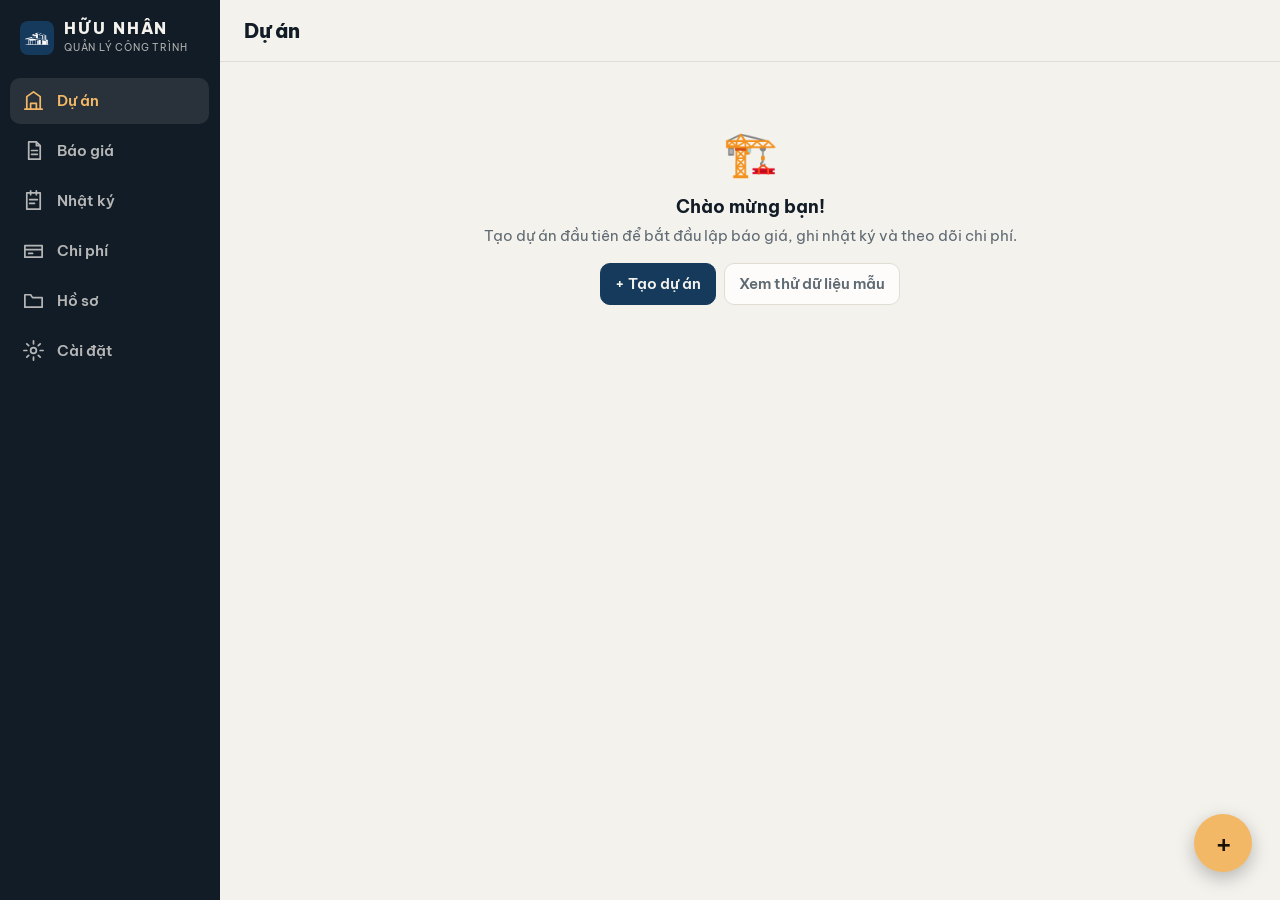
==== xaydung/index.html @ e0293591 "Construction progress, stage 1: per-floor schedule from the company template - 'Lập tiến độ' on each" ====
<!DOCTYPE html>
<html lang="vi">
<head>
<meta charset="UTF-8">
<meta name="viewport" content="width=device-width, initial-scale=1, viewport-fit=cover">
<title>Hữu Nhân – Quản lý công trình</title>
<meta name="description" content="Quản lý dự án xây dựng: báo giá, nhật ký thi công, chi phí">
<meta name="theme-color" content="#163a5c">
<meta name="apple-mobile-web-app-capable" content="yes">
<meta name="mobile-web-app-capable" content="yes">
<meta name="apple-mobile-web-app-status-bar-style" content="default">
<meta name="apple-mobile-web-app-title" content="Hữu Nhân">
<link rel="manifest" href="manifest.webmanifest">
<link rel="icon" href="icon.svg" type="image/svg+xml">
<link rel="apple-touch-icon" href="icon-180.png">
<link rel="stylesheet" href="https://fonts.googleapis.com/css2?family=Be+Vietnam+Pro:wght@400;500;600;700;800&display=swap">
<link rel="stylesheet" href="style.css">
</head>
<body>
<nav id="nav" aria-label="Điều hướng chính"></nav>
<div id="shell">
  <header id="top">
    <h1 id="title"></h1>
    <button id="syncChip" class="syncchip" data-act="tab" data-id="settings" hidden></button>
    <select id="pfilter" aria-label="Lọc theo dự án"></select>
  </header>
  <main id="main"></main>
</div>
<button id="fab" data-act="add" aria-label="Thêm mới">+</button>
<div id="overlay" hidden></div>
<div id="viewer" hidden data-act="closeViewer"><img alt="Ảnh nhật ký"></div>
<div id="toast" role="status" aria-live="polite"></div>
<div id="print"></div>
<script src="config.js"></script>
<script src="app.js"></script>
<script src="sync.js"></script>
<script src="docs.js"></script>
<script src="progress.js"></script>
</body>
</html>
---- xaydung/style.css ----
:root {
  /* Bảng màu thương hiệu Xây dựng Hữu Nhân */
  --ink: #121c26; --paper: #f4f2ed; --blueprint: #163a5c; --brick: #b4532f; --sun: #f2b866; --concrete: #8d9499;
  --bg: var(--paper); --card: #fdfcfa; --text: var(--ink); --muted: #5f6a73; --line: #e1ddd3;
  --accent: var(--blueprint); --accent-soft: #e1e9f1; --on-accent: var(--paper);
  --fab: var(--sun); --on-fab: #1a1206; --bar: var(--brick);
  --green: #2e6b4f; --green-soft: #e1efe7; --red: #b4532f; --red-soft: #f7e6de;
  --blue: #1e4f86; --blue-soft: #e1e9f1; --warm-soft: #fbedd3; --warm: #8a5a12; --gray-soft: #e9e6de;
  --radius: 14px; --nav-h: 60px;
  --sab: env(safe-area-inset-bottom, 0px); --sat: env(safe-area-inset-top, 0px);
}
@media (prefers-color-scheme: dark) {
  :root {
    --bg: var(--ink); --card: #1a2733; --text: var(--paper); --muted: #9aa5ad; --line: #2b3a48;
    --accent: var(--sun); --accent-soft: #2c3642; --on-accent: #1a1206;
    --green: #6fc49a; --green-soft: #173327; --red: #e58a66; --red-soft: #3b231a;
    --blue: #8db8e8; --blue-soft: #1b3047; --warm-soft: #3a2f1a; --warm: var(--sun); --gray-soft: #243240;
  }
}
* { box-sizing: border-box; }
html { -webkit-text-size-adjust: 100%; }
body {
  margin: 0; background: var(--bg); color: var(--text);
  font: 15px/1.45 "Be Vietnam Pro", -apple-system, BlinkMacSystemFont, "Segoe UI", Roboto, "Helvetica Neue", Arial, sans-serif;
  -webkit-tap-highlight-color: transparent;
}
button, input, select, textarea { font: inherit; color: inherit; }
button { cursor: pointer; }
h1, h2, h3, p { margin: 0; }

/* ---------- Layout ---------- */
#shell { padding-bottom: calc(var(--nav-h) + var(--sab) + 84px); }
#top {
  position: sticky; top: 0; z-index: 5; display: flex; align-items: center; gap: 10px;
  padding: calc(10px + var(--sat)) 16px 10px; background: var(--bg);
  border-bottom: 1px solid var(--line);
}
#title { font-size: 20px; font-weight: 800; letter-spacing: -.01em; flex: 1; white-space: nowrap; }
#pfilter { max-width: 55%; }
.syncchip { flex: none; display: inline-flex; align-items: center; gap: 5px; border: 1px solid var(--line); background: var(--card); color: var(--muted); border-radius: 99px; padding: 5px 10px; font-size: 12.5px; font-weight: 600; white-space: nowrap; }
.syncchip[hidden] { display: none; }
.syncchip.ok { color: var(--green); }
.syncchip.warn { color: var(--red); border-color: currentColor; }
@media (max-width: 520px) { .syncchip span { display: none; } .syncchip { padding: 5px 9px; } }
#main { padding: 14px 16px; max-width: 1100px; margin: 0 auto; }

#nav {
  position: fixed; left: 0; right: 0; bottom: 0; z-index: 10; display: flex;
  background: var(--card); border-top: 1px solid var(--line); padding-bottom: var(--sab);
}
#nav .brand { display: none; }
#nav button {
  flex: 1; height: var(--nav-h); border: 0; background: none; color: var(--muted);
  display: flex; flex-direction: column; align-items: center; justify-content: center; gap: 2px;
  font-size: 10.5px; font-weight: 600; padding: 0; white-space: nowrap;
}
#nav button svg { width: 23px; height: 23px; }
#nav button.on { color: var(--accent); }

#fab {
  position: fixed; right: 18px; bottom: calc(var(--nav-h) + var(--sab) + 16px); z-index: 9;
  width: 58px; height: 58px; border-radius: 50%; border: 0; background: var(--fab); color: var(--on-fab);
  font-size: 32px; line-height: 1; box-shadow: 0 6px 18px rgba(0,0,0,.25);
}

@media (min-width: 900px) {
  body { padding-left: 220px; }
  #nav {
    top: 0; right: auto; width: 220px; flex-direction: column; border-top: 0;
    border-right: 1px solid var(--line); padding: 16px 10px; gap: 4px;
  }
  #nav { background: var(--ink); border-right-color: var(--ink); }
  #nav button { color: rgba(244,242,237,.72); }
  #nav button.on { background: rgba(244,242,237,.1); color: var(--sun); }
  #nav .brand { display: flex; align-items: center; gap: 10px; color: var(--paper); padding: 4px 10px 18px; }
  #nav .brand b { display: block; font-weight: 800; font-size: 16px; letter-spacing: .12em; line-height: 1; }
  #nav .brand small { display: block; white-space: nowrap; font-size: 10px; letter-spacing: .08em; text-transform: uppercase; opacity: .7; margin-top: 5px; }
  #nav .brand img { width: 34px; height: 34px; border-radius: 8px; }
  #nav button { flex: none; flex-direction: row; justify-content: flex-start; gap: 12px; height: 46px; padding: 0 12px; border-radius: 10px; font-size: 14.5px; }
  #shell { padding-bottom: 100px; }
  #fab { bottom: 28px; right: 28px; }
  #top { padding: 16px 24px; }
  #main { padding: 20px 24px; }
}

/* ---------- Components ---------- */
.card { min-width: 0; background: var(--card); border: 1px solid var(--line); border-radius: var(--radius); padding: 14px; }
.list { display: grid; gap: 10px; grid-template-columns: minmax(0, 1fr); }
@media (min-width: 900px) { .list.cols { grid-template-columns: minmax(0, 1fr) minmax(0, 1fr); } }
.row { display: flex; align-items: center; gap: 10px; }
.row .grow { flex: 1; min-width: 0; }
.between { justify-content: space-between; }
.wrap { flex-wrap: wrap; row-gap: 2px; }
.muted { color: var(--muted); }
.small { font-size: 13px; }
.bold { font-weight: 700; }
.num { font-variant-numeric: tabular-nums; white-space: nowrap; }
.pos { color: var(--green); } .neg { color: var(--red); }
.clip { overflow: hidden; text-overflow: ellipsis; white-space: nowrap; }
.pre { white-space: pre-wrap; overflow-wrap: anywhere; }
.mt { margin-top: 10px; } .mb { margin-bottom: 12px; }
.tap { cursor: pointer; }
.tap:active { opacity: .7; }

.stats { display: grid; grid-template-columns: minmax(0, 1fr) minmax(0, 1fr); gap: 10px; margin-bottom: 14px; }
@media (min-width: 700px) { .stats { grid-template-columns: repeat(4, 1fr); } .stats.three { grid-template-columns: repeat(3, 1fr); } }
.stat { background: var(--card); border: 1px solid var(--line); border-radius: var(--radius); padding: 12px 14px; }
.stats.three { grid-template-columns: repeat(3, minmax(0, 1fr)); }
.stats.three .stat { padding: 10px; }
.stats.three .v { font-size: 16px; }
.stat .k { font-size: 12.5px; color: var(--muted); }
.stat .v { font-size: 19px; font-weight: 700; margin-top: 2px; }

.badge { display: inline-block; padding: 2px 9px; border-radius: 99px; font-size: 12px; font-weight: 600; background: var(--gray-soft); color: var(--muted); white-space: nowrap; }
.badge.green { background: var(--green-soft); color: var(--green); }
.badge.orange { background: var(--warm-soft); color: var(--warm); }
.badge.blue { background: var(--blue-soft); color: var(--blue); }
.badge.red { background: var(--red-soft); color: var(--red); }

.bar { height: 8px; border-radius: 99px; background: var(--gray-soft); overflow: hidden; }
.bar > i { display: block; height: 100%; border-radius: 99px; background: var(--bar); }
.bar > i.over { background: var(--red); }
.bar > i.ok { background: var(--green); }

.btn {
  border: 1px solid var(--line); background: var(--card); border-radius: 10px; padding: 9px 14px;
  font-weight: 600; min-height: 42px; display: inline-flex; align-items: center; justify-content: center; gap: 6px;
}
.btn.primary { background: var(--accent); border-color: var(--accent); color: var(--on-accent); }
.btn.danger { color: var(--red); }
.btn.sm { min-height: 34px; padding: 5px 11px; font-size: 13px; }
.btns { display: flex; flex-wrap: wrap; gap: 8px; }
.linkbtn { border: 0; background: none; color: var(--blue); font-weight: 600; padding: 6px 0; font-size: 13.5px; }

.chips { display: flex; gap: 8px; overflow-x: auto; margin-bottom: 12px; padding-bottom: 2px; }
.chip { border: 1px solid var(--line); background: var(--card); border-radius: 99px; padding: 6px 14px; font-size: 13.5px; font-weight: 600; white-space: nowrap; color: var(--muted); }
.chip.on { background: var(--accent); border-color: var(--accent); color: var(--on-accent); }

.empty { text-align: center; padding: 40px 16px; color: var(--muted); }
.empty .big { font-size: 44px; }
.empty h3 { color: var(--text); margin: 8px 0 6px; }
.empty .btns { justify-content: center; margin-top: 16px; }

input, select, textarea {
  width: 100%; border: 1px solid var(--line); background: var(--card); border-radius: 10px;
  padding: 10px 12px; min-height: 44px; font-size: 16px; outline: none;
}
textarea { min-height: 84px; resize: vertical; }
input:focus, select:focus, textarea:focus { border-color: var(--accent); }
label { display: block; font-size: 13px; font-weight: 600; color: var(--muted); margin-bottom: 4px; }
.fields { display: grid; grid-template-columns: minmax(0, 1fr) minmax(0, 1fr); gap: 12px; }
.fields .full { grid-column: 1 / -1; }
.right { text-align: right; }

.thumbs { display: flex; flex-wrap: wrap; gap: 8px; margin-top: 8px; }
.thumbs .ph { position: relative; }
.thumbs img { width: 72px; height: 72px; object-fit: cover; border-radius: 10px; background: var(--gray-soft); display: block; cursor: pointer; }
.thumbs .ph button { position: absolute; top: -6px; right: -6px; width: 24px; height: 24px; border-radius: 50%; border: 0; background: var(--red); color: #fff; line-height: 1; }

.frow { display: flex; align-items: center; gap: 10px; padding: 8px 10px; border: 1px solid var(--line); border-radius: 10px; margin-top: 6px; background: var(--card); min-height: 42px; }
.frow .grow { flex: 1; min-width: 0; }
.frow button { border: 0; background: none; color: var(--red); font-size: 20px; line-height: 1; padding: 0 4px; }
/* Ảnh phối cảnh trên thẻ dự án */
.pcard { overflow: hidden; }
.pcard .cover.add { display: flex; align-items: center; justify-content: center; aspect-ratio: 16 / 5; border: 0; border-bottom: 1px dashed var(--line); color: var(--muted); font-weight: 600; font-size: 14px; cursor: pointer; }
.pcard .cover.add:hover { color: var(--accent); }
.pcard .cover { display: block; width: calc(100% + 28px); max-width: none; margin: -14px -14px 12px; aspect-ratio: 16 / 10; object-fit: cover; object-position: center 40%; background: var(--gray-soft); cursor: zoom-in; }

/* Soạn hợp đồng */
.ctgrid { display: grid; gap: 16px; }
@media (min-width: 900px) { .ctgrid { grid-template-columns: 340px minmax(0, 1fr); align-items: start; } }
.paper { background: #fff; color: #111; border: 1px solid var(--line); border-radius: 8px; padding: 24px 28px; font: 15px/1.5 "Times New Roman", Times, serif; max-height: 75vh; overflow: auto; outline: none; }
.paper:focus { border-color: var(--accent); }
@media (max-width: 600px) { .paper { padding: 14px; font-size: 14px; } }
.ct h1 { font-size: 1.2em; text-align: center; margin: 10px 0 2px; }
.ct h2 { font-size: 1em; margin: 14px 0 4px; }
.ct p { margin: 4px 0; }
.ct ul, .ct ol { margin: 2px 0; padding-left: 22px; }
.ct table { border-collapse: collapse; width: 100%; margin: 6px 0; }
.ct th, .ct td { border: 1px solid #333; padding: 4px 6px; vertical-align: top; text-align: left; }
.ct th { background: #f0f0f0; }
.ct .c { text-align: center; } .ct .r { text-align: right; white-space: nowrap; }
.ct table.nb td { border: 0; }
.ct table.qt th, .ct table.qt td { padding: 3px 6px; font-size: .9em; line-height: 1.35; }
.ct table.qt th { font-size: .82em; }
.ct table.signs { margin-top: 24px; page-break-inside: avoid; }
/* Tiến độ */
.prog { margin-top: 10px; padding-top: 10px; border-top: 1px dashed var(--line); }
.pg-group { border: 1px solid var(--line); border-radius: 12px; margin-bottom: 10px; background: var(--card); overflow: hidden; }
.pg-gh { display: flex; align-items: center; gap: 8px; padding: 10px 12px; cursor: pointer; background: var(--gray-soft); }
.pg-group.gdone .pg-gh b { color: var(--green); }
.pg-arrow { width: 14px; color: var(--muted); }
.pg-t { display: flex; align-items: center; gap: 10px; padding: 9px 12px; border-top: 1px solid var(--line); }
.pg-t > .grow { flex: 1; }
.pg-nm { overflow-wrap: anywhere; }
.pg-t.done .pg-nm { color: var(--muted); }
.pg-ck { flex: none; width: 32px; height: 32px; border-radius: 50%; border: 2px solid var(--line); background: var(--card); color: #fff; font-weight: 800; font-size: 16px; line-height: 1; padding: 0; }
.pg-t.done .pg-ck { background: var(--green); border-color: var(--green); }
.pg-t.late .pg-ck { border-color: var(--red); }
.pg-t.doing .pg-ck { border-color: var(--accent); }
.pg-t .badge { flex: none; }
.pg-gf { border-top: 1px solid var(--line); padding: 4px 12px; text-align: right; }
.catrow { display: grid; grid-template-columns: 110px 1fr auto; gap: 10px; align-items: center; font-size: 13.5px; padding: 4px 0; }

/* ---------- Sheet (form) ---------- */
#overlay { position: fixed; inset: 0; z-index: 20; background: rgba(0,0,0,.45); display: flex; align-items: flex-end; justify-content: center; }
#overlay[hidden], #viewer[hidden] { display: none; }
.sheet {
  background: var(--bg); width: 100%; max-width: 640px; max-height: 94vh; max-height: 94dvh;
  border-radius: 18px 18px 0 0; display: flex; flex-direction: column; overflow: hidden;
}
.sheet.wide { max-width: 900px; height: 94vh; height: 94dvh; }
.sheet > header { display: flex; align-items: center; gap: 8px; padding: 12px 14px; border-bottom: 1px solid var(--line); background: var(--card); }
.sheet > header h2 { flex: 1; font-size: 17px; }
.sheet .body { padding: 14px; overflow-y: auto; flex: 1; -webkit-overflow-scrolling: touch; }
.sheet > footer { padding: 10px 14px calc(10px + var(--sab)); border-top: 1px solid var(--line); background: var(--card); display: flex; gap: 8px; }
.sheet > footer .btn.primary { flex: 1; }
@media (min-width: 700px) { #overlay { align-items: center; } .sheet { border-radius: 18px; } }

/* ---------- Quote editor ---------- */
.qi { background: var(--card); border: 1px solid var(--line); border-radius: 12px; padding: 10px; margin-bottom: 8px; display: grid; gap: 8px; grid-template-columns: 1fr 1fr 1.4fr 34px; align-items: center; }
.qi .nm { grid-column: 1 / 4; }
.qi .del { grid-column: 4; grid-row: 1; border: 0; background: none; color: var(--red); font-size: 22px; height: 44px; }
.qi .tt { grid-column: 1 / -1; text-align: right; font-weight: 700; font-size: 13.5px; }
.qi input { padding: 8px 10px; }
.qi.flash { animation: qflash 1.6s ease-out; }
@keyframes qflash { 0%, 30% { box-shadow: 0 0 0 2px var(--accent); background: var(--accent-soft); } 100% { box-shadow: none; } }
.qi input[readonly] { background: var(--gray-soft); color: var(--muted); }
/* Có diện tích × hệ số */
.qi.k { grid-template-columns: repeat(3, 1fr) 34px; }
.qi.k .nm { grid-column: 1 / 4; }
.qi.k .un { grid-column: 1; } .qi.k .ar { grid-column: 2; } .qi.k .cf { grid-column: 3; }
.qi.k .ql { grid-column: 1; } .qi.k .pr { grid-column: 2 / 4; }
/* Dòng nhóm */
.qi.h { grid-template-columns: 1fr auto 34px; background: var(--accent-soft); }
.qi.h .nm { grid-column: 1; font-weight: 700; }
.qi.h .tt { grid-column: 2; grid-row: 1; }
.qi.h .del { grid-column: 3; grid-row: 1; }
.kvrow, .payrow { display: grid; gap: 8px; margin-bottom: 8px; align-items: center; }
.kvrow { grid-template-columns: minmax(0, 1fr) minmax(0, 2fr) 34px; }
.payrow { grid-template-columns: 72px 14px minmax(0, 1fr) 34px; }
.kvrow input, .payrow input { padding: 8px 10px; }
.del { border: 0; background: none; color: var(--red); font-size: 22px; height: 44px; padding: 0; }
label.chk { display: inline-flex; align-items: center; gap: 6px; margin: 0; font-size: 13.5px; color: var(--text); }
label.chk input { width: 18px; min-height: 18px; height: 18px; margin: 0; }
@media (min-width: 700px) {
  .qi { grid-template-columns: 3fr 80px 90px 140px 130px 34px; }
  .qi .nm { grid-column: auto; } .qi .del { grid-column: auto; grid-row: auto; } .qi .tt { grid-column: 5; grid-row: 1; }
  .qi.k { grid-template-columns: 3fr 64px 84px 72px 92px 120px 130px 34px; }
  .qi.k .nm, .qi.k .un, .qi.k .ar, .qi.k .cf, .qi.k .ql, .qi.k .pr { grid-column: auto; }
  .qi.k .tt { grid-column: 7; grid-row: 1; } .qi.k .del { grid-column: 8; grid-row: 1; }
}
.totals { margin-top: 12px; }
.totals .row { padding: 5px 0; }
.totals .grand { font-size: 18px; font-weight: 800; border-top: 1px solid var(--line); margin-top: 6px; padding-top: 10px; }
.totals input { width: 76px; min-height: 36px; padding: 4px 8px; text-align: right; }

#viewer { position: fixed; inset: 0; z-index: 40; background: rgba(0,0,0,.92); display: flex; align-items: center; justify-content: center; }
#viewer img { max-width: 100%; max-height: 100%; }
#toast { position: fixed; left: 50%; bottom: calc(var(--nav-h) + var(--sab) + 90px); transform: translateX(-50%); z-index: 50; background: #222; color: #fff; padding: 10px 18px; border-radius: 99px; font-size: 14px; opacity: 0; pointer-events: none; transition: opacity .2s; max-width: 90vw; text-align: center; }
#toast.show { opacity: 1; }

/* ---------- Print ---------- */
#print { display: none; }
@media print {
  body { padding: 0; background: #fff; color: #000; }
  body > *:not(#print) { display: none !important; }
  #print { display: block; font: 12.5px/1.45 "Times New Roman", serif; color: #000; }
  #print h1 { font-size: 20px; text-align: center; margin: 14px 0 4px; }
  #print table { width: 100%; border-collapse: collapse; margin-top: 10px; }
  #print th, #print td { border: 1px solid #444; padding: 5px 7px; vertical-align: top; }
  #print th { background: #eee; }
  #print .r { text-align: right; white-space: nowrap; } #print .c { text-align: center; }
  #print .sign { display: flex; justify-content: space-around; margin-top: 30px; text-align: center; page-break-inside: avoid; }
  #print .sign div { min-height: 90px; }
  #print .entry { border-bottom: 1px solid #999; padding: 8px 0; page-break-inside: avoid; }
  #print .pimgs img { width: 150px; height: 110px; object-fit: cover; margin: 4px 4px 0 0; }
  #print .pre { white-space: pre-wrap; }
  /* Hợp đồng */
  #print .ct { font: 13pt/1.45 "Times New Roman", Times, serif; }
  #print .ct h1 { font-size: 15pt; margin: 10px 0 2px; }
  #print .ct table { margin-top: 6px; }
  #print .ct th, #print .ct td { border: 1px solid #000; }
  #print .ct table.nb td { border: 0; }
  #print .ct h2 { page-break-after: avoid; }
  /* Báo giá / khái toán theo mẫu Hữu Nhân */
  #print .hn, #print .hn * { -webkit-print-color-adjust: exact; print-color-adjust: exact; }
  #print .hn { font: 13px/1.45 "Be Vietnam Pro", Arial, sans-serif; background: #f6f2e9; border: 1px solid #e4dccb; border-radius: 16px; padding: 22px 30px; color: #262a30; }
  #print .hn .logo { text-align: center; color: #2f3237; }
  #print .hn .logo img { width: 150px; height: auto; display: inline-block; }
  #print .hn .logo .nm { font: 600 16px/1.1 "Times New Roman", serif; letter-spacing: .08em; }
  #print .hn .logo .tg { font-size: 7px; letter-spacing: .22em; }
  #print .hn h1 { font-size: 30px; font-weight: 800; text-align: center; margin: 8px 0 2px; letter-spacing: -.01em; line-height: 1.15; }
  #print .hn .sub { text-align: center; font-size: 14px; color: #4a4f57; }
  #print .hn .sub.no { font-size: 12px; }
  #print .hn h2 { display: flex; align-items: center; gap: 10px; font-size: 16px; font-weight: 800; margin: 18px 0 8px; page-break-after: avoid; }
  #print .hn h2 i { font-style: normal; flex: none; width: 26px; height: 26px; border-radius: 50%; background: #7c9767; color: #fff; display: inline-flex; align-items: center; justify-content: center; font-size: 13px; }
  #print .hn .box { background: #fff; border: 1px solid #ebe5d8; border-radius: 12px; padding: 10px 16px; page-break-inside: avoid; }
  #print .hn table { border-collapse: separate; border-spacing: 0; margin: 0; }
  #print .hn th, #print .hn td { border: 0; background: none; }
  #print .hn table.kv td { padding: 3px 0; font-size: 13px; vertical-align: top; }
  #print .hn table.kv td:first-child { color: #6e8a58; font-weight: 700; width: 150px; padding-right: 12px; }
  #print .hn table.t { width: 100%; background: #fff; border: 1px solid #ebe5d8; border-radius: 12px; overflow: hidden; }
  #print .hn table.t th { background: #383b43; color: #fff; font-weight: 600; font-size: 11.5px; padding: 8px 7px; text-align: left; }
  #print .hn table.t td { font-size: 12.5px; padding: 6px 7px; border-top: 1px solid #efebe2; }
  #print .hn table.t .r, #print .hn table.sum .r { text-align: right; white-space: nowrap; }
  #print .hn table.t .c { text-align: center; }
  #print .hn table.t tr.g td { background: #eef0e9; font-weight: 800; }
  #print .hn table.t tr { page-break-inside: avoid; }
  #print .hn table.sum { margin: 8px 0 0 auto; width: 340px; }
  #print .hn table.sum td { padding: 2px 4px; font-size: 13px; }
  #print .hn .band { display: flex; justify-content: space-between; align-items: center; gap: 16px; background: #7c9767; color: #fff; border-radius: 12px; padding: 14px 22px; margin-top: 12px; page-break-inside: avoid; }
  #print .hn .band .l { font-size: 15px; font-weight: 700; } #print .hn .band .l.small { font-size: 12.5px; font-weight: 500; }
  #print .hn .band .v { font-size: 30px; font-weight: 800; white-space: nowrap; }
  #print .hn .words { font-size: 12px; font-style: italic; color: #555; margin-top: 6px; }
  #print .hn .cap { text-align: center; font-size: 12.5px; margin-top: 6px; }
  #print .hn .pay { display: grid; grid-template-columns: repeat(auto-fit, minmax(150px, 1fr)); gap: 10px; page-break-inside: avoid; }
  #print .hn .pay > div { background: #fff; border: 1px solid #ebe5d8; border-radius: 12px; padding: 10px 12px; }
  #print .hn .pay .pct { color: #7c9767; font-size: 26px; font-weight: 800; line-height: 1.1; }
  #print .hn .pay .lb { font-weight: 700; font-size: 13px; }
  #print .hn .pay .am { font-size: 18px; font-weight: 800; margin: 4px 0; }
  #print .hn .pay .nt { font-size: 11.5px; color: #555; }
  #print .hn .pay .dy { display: inline-block; background: #eef0e9; border-radius: 99px; padding: 2px 10px; font-size: 11px; margin-top: 6px; font-weight: 600; }
  #print .hn .two { display: grid; grid-template-columns: 1.2fr 1fr; gap: 10px; margin-top: 12px; page-break-inside: avoid; }
  #print .hn .offer { border: 2px solid #7c9767; }
  #print .hn .offer .r2 { display: flex; justify-content: space-between; gap: 10px; margin-top: 6px; }
  #print .hn .offer .r2 b { color: #5f7a4c; white-space: nowrap; }
  #print .hn ul { margin: 4px 0 0; padding-left: 18px; font-size: 12.5px; }
  #print .hn .foot { display: flex; justify-content: space-between; align-items: flex-end; gap: 16px; margin-top: 18px; padding-top: 12px; border-top: 1px solid #ddd5c3; page-break-inside: avoid; }
  #print .hn .foot small { display: block; font-size: 12px; color: #555; }
  #print .hn .foot .ph { font-size: 28px; font-weight: 800; line-height: 1.1; }
  #print .hn .foot .ad { text-align: right; font-weight: 700; font-size: 13px; }
  #print .hn .foot .ad span { font-weight: 500; }
  @page { margin: 14mm; }
}
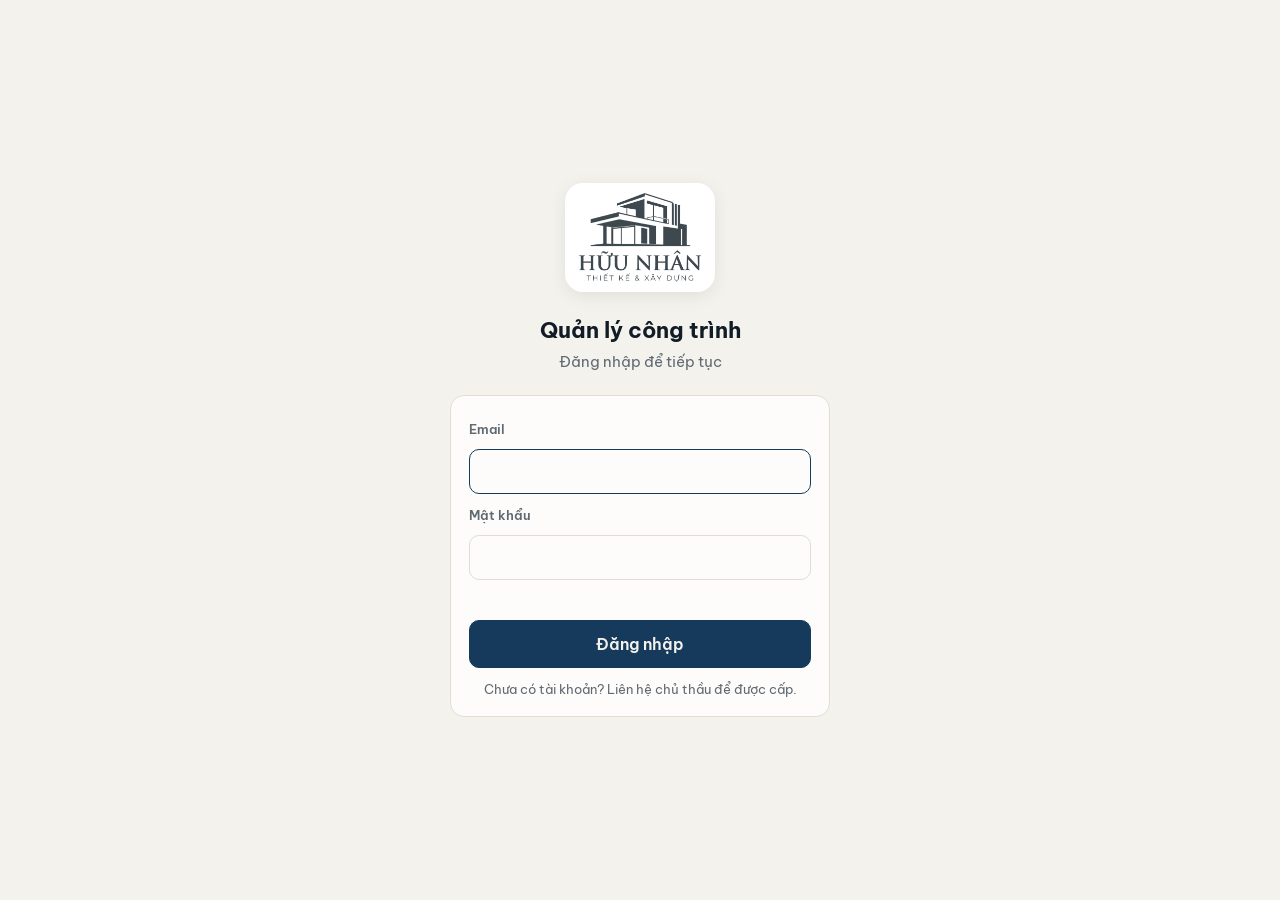
==== commit 142bd74d: "Màn hình đăng nhập khi mở app; vai trò Giám sát và Cai thợ - Mở app phải đăng nhập (nhớ phiên; mất m" ====
--- a/xaydung/index.html
+++ b/xaydung/index.html
@@ -31,10 +31,28 @@
 <div id="viewer" hidden data-act="closeViewer"><img alt="Ảnh nhật ký"></div>
 <div id="toast" role="status" aria-live="polite"></div>
 <div id="print"></div>
+<div id="gate" hidden>
+  <div class="g-box">
+    <img src="logo.png" alt="Hữu Nhân – Thiết kế &amp; Xây dựng" class="g-logo">
+    <h1>Quản lý công trình</h1>
+    <p class="g-sub">Đăng nhập để tiếp tục</p>
+    <div class="g-load"><span class="g-spin"></span> Đang mở…</div>
+    <form id="gForm" hidden>
+      <label for="gEmail">Email</label><input id="gEmail" type="email" autocomplete="username" autocapitalize="off" autocorrect="off" spellcheck="false" required>
+      <label for="gPass">Mật khẩu</label><input id="gPass" type="password" autocomplete="current-password" required>
+      <p id="gErr" class="g-err" role="alert"></p>
+      <button class="btn primary" type="submit">Đăng nhập</button>
+      <p class="g-hint">Chưa có tài khoản? Liên hệ chủ thầu để được cấp.</p>
+    </form>
+  </div>
+</div>
 <script src="config.js"></script>
 <script src="app.js"></script>
 <script src="sync.js"></script>
 <script src="docs.js"></script>
+<script src="accept.js"></script>
+<script src="share.js"></script>
 <script src="progress.js"></script>
+<script src="crew.js"></script>
 </body>
 </html>
--- a/xaydung/style.css
+++ b/xaydung/style.css
@@ -184,6 +184,49 @@
 .ct table.qt th, .ct table.qt td { padding: 3px 6px; font-size: .9em; line-height: 1.35; }
 .ct table.qt th { font-size: .82em; }
 .ct table.signs { margin-top: 24px; page-break-inside: avoid; }
+/* Màu trạng thái tiến độ (đã kiểm phân biệt được với người mù màu, sáng và tối) */
+:root { --st-done: #2f855a; --st-doing: #c98a12; --st-late: #c0392b; }
+@media (prefers-color-scheme: dark) { :root { --st-done: #2f9a68; --st-doing: #c98a16; --st-late: #e8546a; } }
+.warn { color: var(--warm); font-weight: 600; }
+.due-card { border-color: var(--st-doing); }
+.pay-card .pay-row { display: flex; align-items: center; gap: 10px; padding: 8px 0; border-top: 1px solid var(--line); }
+.pay-card .pay-row:first-of-type { margin-top: 8px; }
+.pay-card .pay-row.paid { opacity: .7; }
+.pay-card .pay-row.due { background: var(--warm-soft); margin: 0 -14px; padding: 8px 14px; }
+.pay-card details summary { cursor: pointer; color: var(--blue); font-weight: 600; padding: 4px 0; }
+.kvrow.plink { grid-template-columns: minmax(0, 1fr) minmax(0, 1.6fr); }
+.kvrow.plink select { min-height: 38px; padding: 6px 8px; font-size: 14px; }
+.sheet.xwide { max-width: min(1240px, 96vw); }
+/* Biểu đồ thời gian */
+.gt-legend { display: flex; flex-wrap: wrap; gap: 6px 14px; margin: 0 0 8px; color: var(--muted); }
+.gt-legend .sw { display: inline-block; width: 18px; height: 6px; border-radius: 3px; margin-right: 5px; vertical-align: middle; }
+.gt-legend .sw.plan { height: 12px; background: var(--gray-soft); border: 1px solid var(--line); border-radius: 4px; }
+.sw.done, .gt-act.done { background: var(--st-done); }
+.sw.doing, .gt-act.doing { background: var(--st-doing); }
+.sw.late, .gt-act.late { background: var(--st-late); }
+.gt-legend .sw.today { width: 0; height: 12px; border-left: 2px dashed var(--accent); border-radius: 0; }
+.gantt { overflow-x: auto; border: 1px solid var(--line); border-radius: 12px; background: var(--card); -webkit-overflow-scrolling: touch; }
+.gt-in { position: relative; width: max-content; min-width: 100%; }
+.gt-row { display: flex; height: 30px; border-top: 1px solid var(--line); cursor: pointer; }
+.gt-row:hover .gt-name { color: var(--accent); }
+.gt-row.gt-head { height: 26px; border-top: 0; cursor: default; }
+.gt-row.g { background: var(--gray-soft); cursor: default; }
+.gt-name { position: sticky; left: 0; z-index: 2; flex: none; background: var(--card); padding: 0 10px; display: flex; align-items: center; font-size: 12.5px; overflow: hidden; white-space: nowrap; text-overflow: ellipsis; border-right: 1px solid var(--line); }
+.gt-name { display: block; line-height: 30px; }
+.gt-row.g .gt-name { background: var(--gray-soft); font-weight: 700; }
+.gt-row.gt-head .gt-name { line-height: 26px; }
+.gt-track { position: relative; flex: none; overflow: hidden; background-image: repeating-linear-gradient(90deg, var(--line) 0 1px, transparent 1px var(--wk)); background-position: var(--off) 0; }
+.gt-head .gt-track span { position: absolute; top: 5px; padding-left: 3px; font-size: 11px; color: var(--muted); white-space: nowrap; }
+.gt-plan { position: absolute; top: 8px; height: 14px; border-radius: 4px; background: var(--gray-soft); border: 1px solid var(--line); box-sizing: border-box; }
+.gt-row.g .gt-plan { top: 12px; height: 6px; border: 0; background: var(--muted); opacity: .45; }
+.gt-act { position: absolute; top: 12px; height: 6px; border-radius: 3px; box-shadow: 0 0 0 2px var(--card); }
+.gt-g { position: absolute; top: 6px; font-size: 12px; line-height: 18px; }
+.gt-g.done { color: var(--st-done); } .gt-g.late { color: var(--st-late); }
+.gt-pay { position: absolute; top: 6px; font-size: 12px; line-height: 18px; }
+.gt-today { position: absolute; top: 0; bottom: 0; width: 0; border-left: 2px dashed var(--accent); z-index: 1; pointer-events: none; }
+.gt-today span { position: absolute; top: 4px; left: 4px; font-size: 10.5px; color: var(--accent); font-weight: 700; white-space: nowrap; background: var(--card); padding: 0 3px; border-radius: 4px; }
+.gt-tip { position: fixed; z-index: 60; background: #1d232b; color: #fff; font-size: 12.5px; line-height: 1.45; padding: 8px 10px; border-radius: 8px; white-space: pre-line; pointer-events: none; max-width: 300px; box-shadow: 0 6px 18px rgba(0,0,0,.25); }
+.gt-tip[hidden] { display: none; }
 /* Tiến độ */
 .prog { margin-top: 10px; padding-top: 10px; border-top: 1px dashed var(--line); }
 .pg-group { border: 1px solid var(--line); border-radius: 12px; margin-bottom: 10px; background: var(--card); overflow: hidden; }
@@ -333,3 +376,96 @@
   #print .hn .foot .ad span { font-weight: 500; }
   @page { margin: 14mm; }
 }
+
+/* Tiến độ đợt 3: thẻ Tiến độ / Nghiệm thu / Phát sinh, bảng kiểm nghiệm thu, phiếu phát sinh */
+.pg-tabs { display: flex; gap: 2px; border-bottom: 1px solid var(--line); margin: -4px 0 14px; overflow-x: auto; }
+.pg-tabs button { border: 0; background: none; padding: 9px 12px 8px; font-weight: 600; font-size: 14px; color: var(--muted); border-bottom: 2.5px solid transparent; white-space: nowrap; display: flex; align-items: center; gap: 6px; }
+.pg-tabs button.on { color: var(--text); border-bottom-color: var(--accent); }
+.pg-tabs .badge { padding: 0 7px; }
+.v.warn { color: var(--warm); }
+.pg-t.tap { cursor: pointer; border: 1px solid var(--line); border-radius: 10px; margin-bottom: 8px; background: var(--card); }
+.pg-t.acc-wait, .pg-t.acc-fail { border-left: 4px solid var(--warm); }
+.pg-t.acc-fail { border-left-color: var(--red); }
+.pg-t.acc-pass .pg-nm { color: var(--muted); }
+.pg-t .r { text-align: right; flex: none; }
+.ac-row { display: flex; gap: 10px; align-items: flex-start; padding: 10px 0; border-top: 1px solid var(--line); }
+.ac-note { margin-top: 6px; padding: 6px 9px; font-size: 13.5px; min-height: 34px; }
+.seg { display: flex; flex: none; border: 1px solid var(--line); border-radius: 10px; overflow: hidden; }
+.seg button { border: 0; background: var(--card); padding: 8px 10px; font-weight: 600; font-size: 13.5px; color: var(--muted); min-height: 40px; }
+.seg button + button { border-left: 1px solid var(--line); }
+.seg button.on.ok { background: var(--green-soft); color: var(--green); }
+.seg button.on.no { background: var(--red-soft); color: var(--red); }
+.ch-it { display: grid; grid-template-columns: minmax(0, 3fr) minmax(0, .8fr) minmax(0, .9fr) minmax(0, 1.4fr) minmax(0, 1.3fr) 30px; gap: 6px; align-items: center; margin-bottom: 6px; }
+.ch-it input { padding: 8px 9px; min-width: 0; }
+.ch-it [data-line] { font-size: 13.5px; }
+@media (max-width: 640px) {
+  .ch-it { grid-template-columns: minmax(0, 1fr) minmax(0, 1fr) minmax(0, 1.6fr) 30px; padding-bottom: 6px; border-bottom: 1px dashed var(--line); }
+  .ch-it [data-k=name] { grid-column: 1 / -1; }
+  .ch-it [data-line] { display: none; }
+}
+.ct .pimgs img, #print .ct .pimgs img { width: 31%; height: 150px; object-fit: cover; margin: 4px 1% 0 0; }
+.ac-row > .grow { flex: 1; }
+.fields[hidden] { display: none; }
+
+/* Tiến độ đợt 4: báo cáo tuần (xem trên màn hình và in) */
+.wr-paper { font: 14px/1.5 "Be Vietnam Pro", Arial, sans-serif; max-height: none; padding: 20px 24px; }
+.wr { color: #262a30; }
+.wr .logo { text-align: center; } .wr .logo img { width: 120px; height: auto; display: inline-block; }
+.wr h1 { font-size: 24px; font-weight: 800; text-align: center; margin: 6px 0 2px; }
+.wr .sub { text-align: center; color: #4a4f57; } .wr .sub.no { font-weight: 600; color: #163a5c; }
+.wr h2 { display: flex; align-items: center; gap: 8px; font-size: 14.5px; font-weight: 800; margin: 16px 0 6px; color: #163a5c; page-break-after: avoid; }
+.wr h2 i { font-style: normal; width: 22px; height: 22px; border-radius: 50%; background: #163a5c; color: #fff; font-size: 12px; display: inline-flex; align-items: center; justify-content: center; flex: none; }
+.wr ul { margin: 0; padding-left: 20px; } .wr li { margin: 2px 0; }
+.wr .mu { color: #6b7178; } .wr .bad { color: #c0392b; font-weight: 700; } .wr .good { color: #2f855a; }
+.wr-stats { display: grid; grid-template-columns: repeat(3, minmax(0, 1fr)); gap: 8px; margin-top: 14px; }
+.wr-stats > div { border: 1px solid #e4dccb; background: #f6f2e9; border-radius: 10px; padding: 8px 10px; }
+.wr-stats small { display: block; color: #6b7178; font-size: 11.5px; } .wr-stats b { display: block; font-size: 18px; } .wr-stats span { font-size: 11.5px; color: #6b7178; }
+.wr-bar { height: 10px; border-radius: 99px; background: #e9e4d8; overflow: hidden; margin-top: 8px; } .wr-bar i { display: block; height: 100%; background: #2f855a; border-radius: 99px; }
+.wr table.t { width: 100%; border-collapse: collapse; font-size: 13px; } .wr table.t th, .wr table.t td { border: 1px solid #ddd5c4; padding: 5px 7px; text-align: left; vertical-align: top; }
+.wr table.t th { background: #f0ebdf; } .wr .nw { white-space: nowrap; } .wr .pre { white-space: pre-wrap; }
+.wr-ph { display: grid; grid-template-columns: repeat(3, minmax(0, 1fr)); gap: 6px; } .wr-ph img { width: 100%; aspect-ratio: 4 / 3; object-fit: cover; border-radius: 6px; display: block; }
+.wr .foot { display: flex; justify-content: space-between; gap: 12px; margin-top: 18px; padding-top: 10px; border-top: 1px solid #e4dccb; font-size: 12px; }
+.wr .foot .ph { font-weight: 800; font-size: 15px; color: #163a5c; } .wr .foot .ad { text-align: right; }
+@media print { #print .wr, #print .wr * { -webkit-print-color-adjust: exact; print-color-adjust: exact; } #print .wr { font: 12.5px/1.45 "Be Vietnam Pro", Arial, sans-serif; } #print .wr table.t th, #print .wr table.t td { border-color: #ccc; } }
+@media (max-width: 560px) { .wr-stats { grid-template-columns: minmax(0, 1fr); } .wr-paper { padding: 14px; } }
+.share-card { border-color: var(--blue); }
+.share-card input { font-size: 13px; padding: 8px 10px; }
+a.btn { text-decoration: none; color: inherit; display: inline-flex; align-items: center; }
+
+/* Tiến độ đợt 5: tài khoản đội thợ */
+.crew-row { border-top: 1px solid var(--line); padding: 12px 0; }
+.crew-pj { display: flex; flex-wrap: wrap; gap: 6px 14px; margin-top: 8px; }
+.crew-pj .chk { font-size: 13.5px; }
+
+/* Lập kế hoạch theo hợp đồng / danh sách */
+.pg-sg { font-weight: 700; font-size: 13.5px; margin: 10px 0 4px; color: var(--blue); }
+.pg-sr { display: grid; grid-template-columns: 22px minmax(0, 1fr) 58px auto; gap: 6px; align-items: center; margin-bottom: 4px; }
+.pg-sr input:not([type=checkbox]) { padding: 6px 8px; font-size: 14px; min-width: 0; }
+.pg-sr input[data-rk=days] { text-align: right; }
+.pg-sr.off input:not([type=checkbox]) { opacity: .45; text-decoration: line-through; }
+.badge.ps { background: var(--warm-soft); color: var(--warm); }
+.pg-sd { grid-column: 2 / -1; margin-top: -2px; }
+.ps-row { display: grid; grid-template-columns: minmax(0, 1fr) 62px 14px 128px 30px; gap: 6px; align-items: center; margin-bottom: 6px; }
+.ps-row input { padding: 7px 8px; font-size: 14px; min-width: 0; }
+.ps-row .ps-paid { grid-column: 1 / -1; margin-top: -3px; }
+@media (max-width: 560px) { .ps-row { grid-template-columns: 62px 14px minmax(0, 1fr) 30px; padding-bottom: 6px; border-bottom: 1px dashed var(--line); } .ps-row [data-k=label] { grid-column: 1 / -1; } }
+
+/* Màn hình đăng nhập khi mở app */
+#gate { position: fixed; inset: 0; z-index: 100; background: var(--bg); display: flex; align-items: center; justify-content: center; padding: calc(24px + var(--sat)) 20px calc(24px + var(--sab)); overflow-y: auto; }
+#gate[hidden] { display: none; }
+body.gated { overflow: hidden; }
+.g-box { width: 100%; max-width: 380px; text-align: center; }
+.g-logo { width: 150px; height: auto; background: #fff; border-radius: 18px; padding: 10px 14px; box-shadow: 0 4px 18px rgba(0, 0, 0, .08); }
+.g-box h1 { font-size: 22px; margin-top: 18px; }
+.g-sub { color: var(--muted); margin: 4px 0 22px; }
+.g-box form { text-align: left; display: grid; gap: 6px; background: var(--card); border: 1px solid var(--line); border-radius: var(--radius); padding: 18px; }
+.g-box form[hidden], .g-load[hidden] { display: none; }
+.g-box label { font-size: 13px; font-weight: 600; color: var(--muted); margin-top: 6px; }
+.g-box input { font-size: 16px; }
+.g-box .btn { margin-top: 8px; min-height: 48px; font-size: 16px; }
+.g-err { color: var(--red); font-size: 13.5px; min-height: 18px; margin: 2px 0 0; }
+.g-hint { font-size: 12.5px; color: var(--muted); text-align: center; margin-top: 6px; }
+.g-load { color: var(--muted); display: flex; align-items: center; justify-content: center; gap: 10px; }
+.g-spin { width: 18px; height: 18px; border: 2.5px solid var(--line); border-top-color: var(--accent); border-radius: 50%; animation: gspin .8s linear infinite; }
+@keyframes gspin { to { transform: rotate(360deg); } }
+body.gated > *:not(#gate):not(#toast):not(script) { visibility: hidden; }
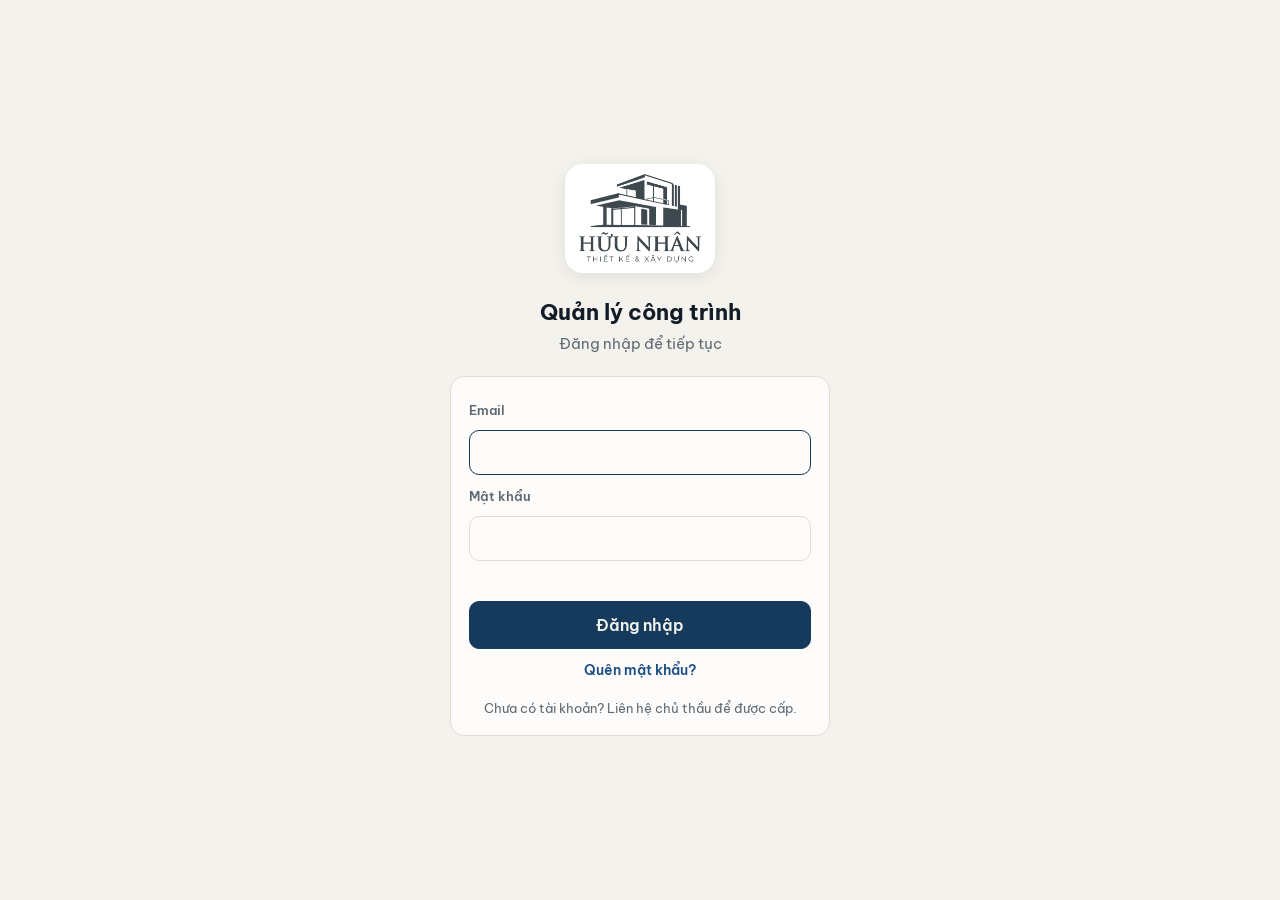
==== commit bcf2564c: "Quên mật khẩu trên màn hình đăng nhập - Nút Quên mật khẩu? gửi email đặt lại (Supabase), link quay v" ====
--- a/xaydung/index.html
+++ b/xaydung/index.html
@@ -42,7 +42,14 @@
       <label for="gPass">Mật khẩu</label><input id="gPass" type="password" autocomplete="current-password" required>
       <p id="gErr" class="g-err" role="alert"></p>
       <button class="btn primary" type="submit">Đăng nhập</button>
+      <button class="linkbtn g-forgot" type="button" id="gForgot">Quên mật khẩu?</button>
       <p class="g-hint">Chưa có tài khoản? Liên hệ chủ thầu để được cấp.</p>
+    </form>
+    <form id="gNew" hidden>
+      <label for="gNewPass">Mật khẩu mới (ít nhất 6 ký tự)</label><input id="gNewPass" type="password" autocomplete="new-password" required>
+      <label for="gNewPass2">Nhập lại mật khẩu mới</label><input id="gNewPass2" type="password" autocomplete="new-password" required>
+      <p id="gNewErr" class="g-err" role="alert"></p>
+      <button class="btn primary" type="submit">Lưu mật khẩu mới</button>
     </form>
   </div>
 </div>
--- a/xaydung/style.css
+++ b/xaydung/style.css
@@ -469,3 +469,5 @@
 .g-spin { width: 18px; height: 18px; border: 2.5px solid var(--line); border-top-color: var(--accent); border-radius: 50%; animation: gspin .8s linear infinite; }
 @keyframes gspin { to { transform: rotate(360deg); } }
 body.gated > *:not(#gate):not(#toast):not(script) { visibility: hidden; }
+.g-forgot { justify-self: center; }
+.g-err .pos { color: var(--green); }
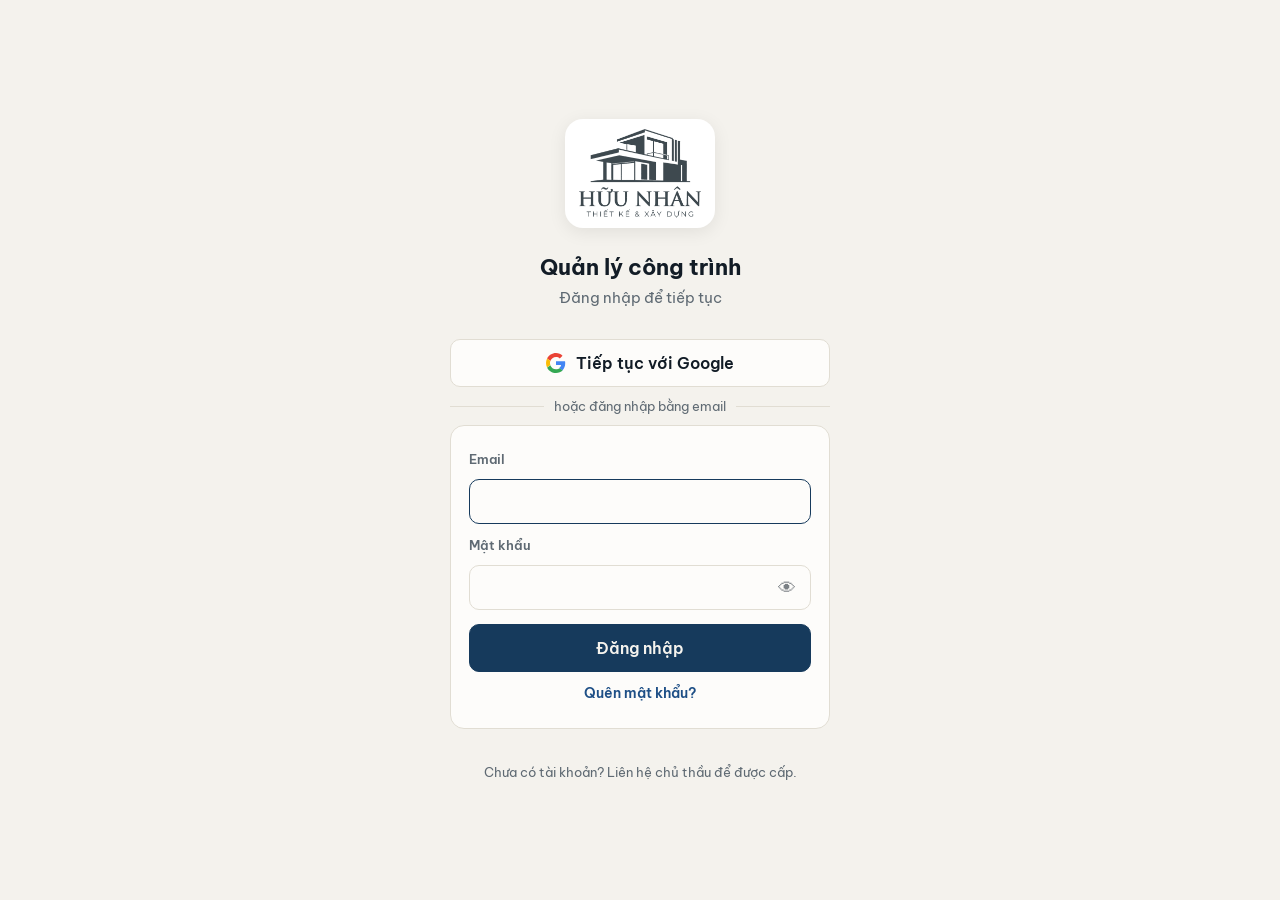
==== commit 0491ee3c: "Đăng nhập kiểu mạng xã hội: Google, nhớ tài khoản trên máy - Nút Tiếp tục với Google (kiểm tra Supab" ====
--- a/xaydung/index.html
+++ b/xaydung/index.html
@@ -37,14 +37,21 @@
     <h1>Quản lý công trình</h1>
     <p class="g-sub">Đăng nhập để tiếp tục</p>
     <div class="g-load"><span class="g-spin"></span> Đang mở…</div>
-    <form id="gForm" hidden>
-      <label for="gEmail">Email</label><input id="gEmail" type="email" autocomplete="username" autocapitalize="off" autocorrect="off" spellcheck="false" required>
-      <label for="gPass">Mật khẩu</label><input id="gPass" type="password" autocomplete="current-password" required>
+    <div id="gLogin" hidden>
+      <div id="gAccts"></div>
+      <div id="gOther">
+        <button class="btn g-google" type="button" id="gGoogle"><svg viewBox="0 0 48 48" width="20" height="20" aria-hidden="true"><path fill="#EA4335" d="M24 9.5c3.5 0 6.6 1.2 9 3.5l6.7-6.7C35.6 2.4 30.2 0 24 0 14.6 0 6.6 5.4 2.6 13.3l7.8 6C12.3 13.5 17.6 9.5 24 9.5z"/><path fill="#4285F4" d="M46.1 24.6c0-1.6-.1-3.1-.4-4.6H24v9h12.4c-.5 2.9-2.2 5.3-4.6 7l7.4 5.7c4.3-4 6.9-9.9 6.9-17.1z"/><path fill="#FBBC05" d="M10.4 28.7c-.5-1.4-.8-3-.8-4.7s.3-3.2.8-4.7l-7.8-6C.9 16.6 0 20.2 0 24s.9 7.4 2.6 10.7l7.8-6z"/><path fill="#34A853" d="M24 48c6.5 0 11.9-2.1 15.9-5.8l-7.4-5.7c-2.1 1.4-4.8 2.3-8.5 2.3-6.4 0-11.7-4-13.6-9.6l-7.8 6C6.6 42.6 14.6 48 24 48z"/></svg>Tiếp tục với Google</button>
+        <div class="g-or"><span>hoặc đăng nhập bằng email</span></div>
+        <form id="gForm">
+          <label for="gEmail">Email</label><input id="gEmail" type="email" autocomplete="username" autocapitalize="off" autocorrect="off" spellcheck="false" required>
+          <label for="gPass">Mật khẩu</label><div class="g-pw"><input id="gPass" type="password" autocomplete="current-password" required><button type="button" class="g-eye" id="gEye" aria-label="Hiện mật khẩu" aria-pressed="false">👁</button></div>
+          <button class="btn primary" type="submit">Đăng nhập</button>
+          <button class="linkbtn g-forgot" type="button" id="gForgot">Quên mật khẩu?</button>
+        </form>
+      </div>
       <p id="gErr" class="g-err" role="alert"></p>
-      <button class="btn primary" type="submit">Đăng nhập</button>
-      <button class="linkbtn g-forgot" type="button" id="gForgot">Quên mật khẩu?</button>
       <p class="g-hint">Chưa có tài khoản? Liên hệ chủ thầu để được cấp.</p>
-    </form>
+    </div>
     <form id="gNew" hidden>
       <label for="gNewPass">Mật khẩu mới (ít nhất 6 ký tự)</label><input id="gNewPass" type="password" autocomplete="new-password" required>
       <label for="gNewPass2">Nhập lại mật khẩu mới</label><input id="gNewPass2" type="password" autocomplete="new-password" required>
--- a/xaydung/style.css
+++ b/xaydung/style.css
@@ -471,3 +471,24 @@
 body.gated > *:not(#gate):not(#toast):not(script) { visibility: hidden; }
 .g-forgot { justify-self: center; }
 .g-err .pos { color: var(--green); }
+
+/* Đăng nhập kiểu mạng xã hội: tài khoản đã dùng, Google, hiện mật khẩu */
+#gLogin[hidden], #gOther[hidden] { display: none; }
+#gOther { display: grid; gap: 10px; }
+.g-google { display: flex; align-items: center; justify-content: center; gap: 10px; min-height: 48px; font-size: 16px; font-weight: 600; background: var(--card); border: 1px solid var(--line); width: 100%; }
+.g-google.busy, .g-acct.busy { opacity: .6; pointer-events: none; }
+.g-or { display: flex; align-items: center; gap: 10px; color: var(--muted); font-size: 12.5px; }
+.g-or::before, .g-or::after { content: ''; flex: 1; border-top: 1px solid var(--line); }
+.g-accts { display: grid; gap: 8px; margin-bottom: 6px; }
+.g-acct { display: flex; align-items: center; gap: 12px; text-align: left; background: var(--card); border: 1px solid var(--line); border-radius: var(--radius); padding: 12px 10px 12px 14px; cursor: pointer; }
+.g-acct:hover, .g-acct:focus-visible { border-color: var(--accent); outline: none; }
+.g-acct img, .g-av { width: 46px; height: 46px; border-radius: 50%; flex: none; object-fit: cover; }
+.g-av { display: inline-flex; align-items: center; justify-content: center; background: var(--accent); color: var(--on-accent); font-weight: 700; font-size: 19px; }
+.g-acct .grow { flex: 1; min-width: 0; } .g-acct b { display: block; font-size: 15.5px; } .g-acct small { display: block; color: var(--muted); font-size: 12.5px; overflow: hidden; text-overflow: ellipsis; white-space: nowrap; }
+.g-x { border: 0; background: none; color: var(--muted); font-size: 22px; width: 34px; height: 34px; border-radius: 50%; flex: none; }
+.g-x:hover { background: var(--gray-soft); }
+.g-sw { display: block; margin: 4px auto 10px; }
+.g-pw { position: relative; } .g-pw input { width: 100%; padding-right: 46px; }
+.g-eye { position: absolute; right: 4px; top: 50%; transform: translateY(-50%); border: 0; background: none; width: 40px; height: 40px; opacity: .55; font-size: 18px; }
+.g-eye.on { opacity: 1; }
+.g-box #gErr { text-align: center; margin-top: 10px; }
